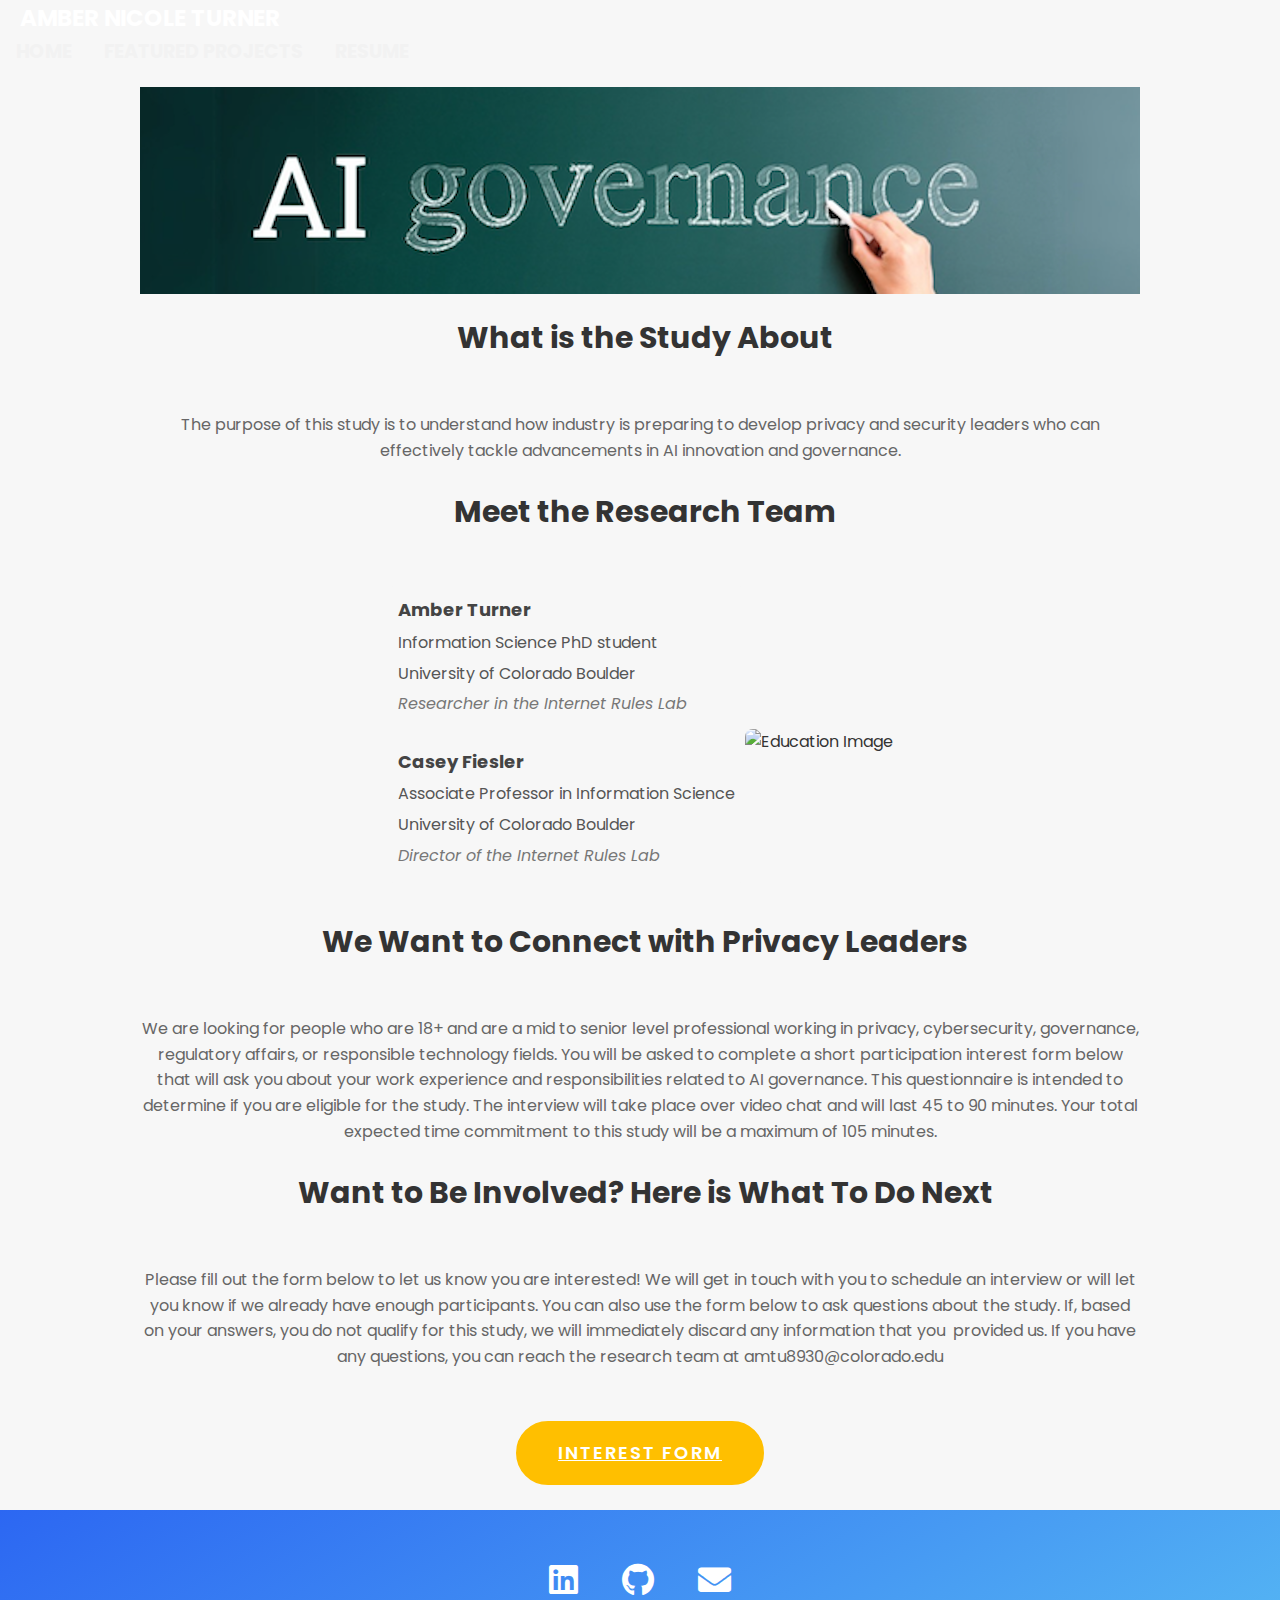
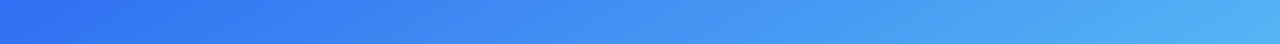
==== projects.html @ 9694849d "Update projects.html" ====
<!doctype html>
<html lang="en">
    <head>
      <!-- Meta tags, title, stylesheets, and scripts -->
        <title> Amber's Portfolio </title>
        <meta charset= "utf-8">
        <link rel="stylesheet" href="style.css">
        <meta name="viewport" content="width=device-width, initial-scale=1.0">
        <script src="https://code.iconify.design/2/2.2.1/iconify.min.js"></script>
        <link rel="stylesheet" href="https://cdnjs.cloudflare.com/ajax/libs/font-awesome/5.15.1/css/all.min.css">
        <link rel="stylesheet" href="https://cdnjs.cloudflare.com/ajax/libs/font-awesome/5.15.1/css/all.min.css">

       <!--CSS link-->
        <link rel="stylesheet" href="style.css">
    </head>

<body>

<!--Navigation Bar-->
      <div class="project-top-nav">
        <div class="logo">
          <a href="index.html">Amber Nicole Turner</a>
        </div>
        <input id="menu-toggle" type="checkbox">
        <label class='menu-button-container' for="menu-toggle" title="navigation menu"> nav
        <span class='menu-button'>a</span>
      </label>
        <ul class="menu">
          <li><a href="index.html">Home</a></li>
          <li><a href="#project-title">Featured Projects</a></li>
          <li><a href="testest.pdf">Resume</a></li>
        </ul>
      </div>
    </div>
  
        
<div class="container">
    <img src="aigov.png" alt="Header Image">
</div>

  <!-- Section for Education and Work History -->
  

<!--About Study Section-->
<div class="section-title">
  <h2>What is the Study About</h2>
</div>
<div class="container">
    <section class="education d-flex justify-content-center align-items-center"> <!-- Adjusted flex classes -->
         <center><p>The purpose of this study is to understand how industry is preparing to develop privacy and security leaders who can effectively tackle advancements in AI innovation and governance.
</p></center>
        </div>
    </section>
</div>


<!--Meet the Team Section-->
<div class="section-title">
  <h2>Meet the Research Team</h2>
</div>
    

    <div class="container">
    <section class="education d-flex justify-content-center align-items-center"> <!-- Adjusted flex classes -->
        <div class="education-details mr-5">
  
            <div class="education-item">
                <h3>Amber Turner</h3>
                <p>Information Science PhD student</p>
                <p>University of Colorado Boulder</p>
                <p class="date">Researcher in the Internet Rules Lab</p>
                <br/>
                 <h3>Casey Fiesler</h3>
                <p>Associate Professor in Information Science</p>
                <p>University of Colorado Boulder</p>
                <p class="date">Director of the Internet Rules Lab</p>
            </div>
        </div>


        
        <div class="education-image"> <!-- Adjusted class for positioning -->
            <img src="CU Boulder.jpeg" alt="Education Image">
        </div>
    </section>
</div>



    <!--Connect with Privacy Leaders Section-->
<div class="section-title">
  <h2>We Want to Connect with Privacy Leaders</h2>
</div>
<div class="container">
    <section class="education d-flex justify-content-center align-items-center"> <!-- Adjusted flex classes -->
         <center><p>
             We are looking for people who are 18+ and are a mid to senior level professional working in privacy, 
             cybersecurity, governance, regulatory affairs, or responsible technology fields. You will be asked to complete 
             a short participation interest form below that will ask you about your work 
             experience and responsibilities related to AI governance. 
             This questionnaire is intended to determine if you are eligible for the study. 
             The interview will take place over video chat and will last 45 to 90 minutes. 
             Your total expected time commitment to this study will be a maximum of 105 minutes.
       
</p></center>
        </div>
    </section>
</div>


        <!--Want to Be Involved Section-->
<div class="section-title">
  <h2>Want to Be Involved? Here is What To Do Next</h2>
</div>
<div class="container">
    <section class="education d-flex justify-content-center align-items-center"> <!-- Adjusted flex classes -->
         <center><p>
             Please fill out the form below to let us know you are interested! 
             We will get in touch with you to schedule an interview or will let you know if we already have enough participants. 
             You can also use the form below to ask questions about the study. 
             If, based on your answers, you do not qualify for this study, we will immediately discard any 
             information that you  provided us. If you have any questions, you can reach the research team at amtu8930@colorado.edu
    <br><br>
             <br/>
          <a href="#footer" class="btn">Interest Form</a>
</p></center>
        </div>
    </section>
</div>

    
    

  
      <!--Footer-->
      <footer>
        <!--<h3 class="connect">connect with me!</h3>-->
        <!--Social Media Icons-->
        <div class="social-media" id="footer">
            <a href="https://www.linkedin.com/in/anicolewaves?miniProfileUrn=urn%3Ali%3Afs_miniProfile%3AACoAAATJ54cBChyvw0VnPwUYTatqhS4FeDtKdVY&lipi=urn%3Ali%3Apage%3Ad_flagship3_search_srp_all%3BDoPchkAJSkSP4NPLRWLLYw%3D%3D">linkedin<i class="fab fa-linkedin" aria-hidden="true" title="linkedin profile"></i></a>
            <a href="https://github.com" >github<i class="fab fa-github" aria-hidden="true" title="github account"></i></a>
            <a href="mailto:amtu8930@colorado.edu" >email<i class="fa fa-envelope" aria-hidden="true" title="email"></i></a>

        </div>
        <p>
      </p>
    </footer>
      

    
</body>
</html>
---- style.css ----
/* FONTS */
@import url('https://fonts.googleapis.com/css2?family=Poppins:wght@400;500;600;700&display=swap');
@import url('https://fonts.googleapis.com/css?family=Monoton');
@import url('https://fonts.googleapis.com/css?family=Quicksand:400,700');



*{
    margin: 0;
    padding: 0;
    box-sizing: border-box;
    font-family: 'Poppins', sans-serif;
}


/* Education and Work History */
body {
    font-family: 'Arial', sans-serif;
    line-height: 1.6;
    margin: 0;
    padding: 0;
    background-color: #f7f7f7; /* Light background color */
    color: #333; /* Text color */
}

.education {
    display: flex;
    justify-content: space-between;
    align-items: center;
    margin-top: 20px;
  }
  
  .education-details {
    display: flex;
    justify-content: space-between; /* Create space between items */
    align-items: center;
}

.education-item {
    background-color: #f7f7f7;
    border-radius: 8px;
    padding: 10px;
    margin-bottom: 15px;
}

.education-item h3 {
    margin-bottom: 5px;
    font-size: 18px;
}

.education-item p {
    margin: 5px 0;
    color: #555;
}

.education-item .date {
    color: #777;
    font-style: italic;
}

.education-image img {
    max-width: 100%;
    height: auto;
    border-radius: 8px;
}



  
h2 {
    font-size: 28px;
    margin-bottom: 20px;
    color: #333; /* Heading color */
}

h3 {
    font-size: 24px;
    margin-bottom: 10px;
    color: #444; /* Subheading color */
}

ul {
    list-style-type: none;
    padding-left: 0;
}

li {
    margin-bottom: 15px;
}

p {
    margin-bottom: 5px;
    color: #666; /* Text color */
}


/* Section Title */
.section-title {
    text-align: left;
    margin-top: 15px;
    margin-bottom: 20px;
    margin-left: 10px;
   
    
}

.section-title h2 {
    font-size: 30px;
    color: #333; /* Choose the color you prefer */
}






.work-experience h2 {
    color: #d55c7c;
    text-align: center;
}

.cd-container {
    padding: 2em 0;
    max-width: 1170px;
    margin: 0 auto;
  }
  
  .cd-timeline-block {
    position: relative;
    margin: 2em 0;
  }
  
  

  .cd-timeline-content {
    padding: 1em;
    background: #fbfcfc;
    border-radius: 6px;
    /* Apply the gradient animation to the box shadow */
    box-shadow: 0 5px 0 #2a64b6, /* Initial shadow color */
                0 5px 20px -5px rgba(0, 0, 0, 0.3); /* Additional shadow properties */
    
  }
  
  
  
  
  .cd-timeline-content h2 {
    font-size: 24px;
    margin-bottom: 0.5em;
  }
  
  .timeline-content-info {
    margin-bottom: 1em;
  }
  
  .timeline-content-info-title,
  .timeline-content-info-date {
    display: block;
    margin-bottom: 0.5em;
    font-weight: bold;
  }
  
  .content-skills {
    list-style: none;
    padding-left: 0;
  }
  
  .content-skills li {
    display: inline-block;
    margin-right: 10px;
    background: #f2f2f2;
    padding: 5px 10px;
    border-radius: 3px;
  }

  
/* For smaller screens */
@media screen and (max-width: 768px) {
    .section-title2 {
      margin-left: 0.5em;
    }
  
    .education-item {
      padding: 8px;
    }
  
    .education-item h3 {
      font-size: 16px;
    }
  
    .education-item p {
      font-size: 14px;
    }
  
    .education-item .date {
      font-size: 12px;
    }
  }

  /* For smaller screens */
@media screen and (max-width: 768px) {
    .cd-timeline-content {
      padding: 0.8em;
    }
  
    .cd-timeline-content h2 {
      font-size: 18px;
    }
  
    .timeline-content-info-title,
    .timeline-content-info-date {
      font-size: 14px;
    }
  
    .content-skills li {
      font-size: 12px;
    }
  }
  .section-title {
    text-align: center;
    margin-bottom: 30px;
  }
  

  
  

/* PROJECTS SECTION */

.projects {
    min-height: 100vh;
    width: 100%;
    display: flex;
    align-items: center;
    justify-content: center;
   /* background-color: #1e1f26;*/
   background-color: #E5E4E2;
  }
 .container {
    width: 90%;
    max-width: 1000px;
    margin: 20px auto;
    display: flex;
    align-items: center;
    justify-content: center;

  }
  .left {
    width: 60%;
    height: 400px;
    background: url(ai.jpg)
      no-repeat center / cover;
    border-radius: 10px;
    filter: drop-shadow(0.35rem 0.35rem 0.4rem rgba(0, 0, 0, 0.5));
    
  }
  .right {
    width: 50%;
    height: 300px;
    background-color: lightpink;
    display: flex;
    align-items: center;
    justify-content: center;
    padding: 30px;
    border-radius: 10px;
    color: white;
    margin-left: -100px;
    filter: drop-shadow(0.35rem 0.35rem 0.4rem rgba(0, 0, 0, 0.5));

  }
  .right h1 {
    font-size: 40px;
    background: -webkit-linear-gradient(-30deg, #f9497b, #e8eb20);
    -webkit-background-clip: text;
    background-clip: text;
    -webkit-text-fill-color: transparent;
    font-weight: bold;
  }
  .right p {
    margin: 20px 0;
    font-weight: 500;
    line-height: 25px;
  }
  .right a {
    text-decoration: none;
    text-transform: uppercase;
    background-color: white;
    color: black;
    padding: 20px 30px;
    display: inline-block;
    letter-spacing: 2px;
    
  }
  .right .card_btn{
    color: hsl(343, 94%, 63%);
    padding: 0.7rem;
    font-size: 18px;
    text-transform: uppercase;
    border-radius: 4px;
    font-weight: 500;
    display: block;
    width: 100%;
    cursor: pointer;
    border: 3px solid;
    border-color: hsl(343, 94%, 63%);
    background-color: transparent;
    text-align: center;
    font-weight: bold;
  }
  @media(max-width:400px){
    .right .card_btn{
        width: 100%;
    }
    .title{
        font-size: 45px;
        margin-top: 20px;
    }
  }
  .left1 {
    width: 60%;
    height: 400px;
    background: url('ai.jpg') no-repeat;
    background-size: contain;
    background-position: left; /* Center the image */
    border-radius: 10px;
    filter: drop-shadow(0.35rem 0.35rem 0.4rem rgba(0, 0, 0, 0.5));
    background-size: 120%;
  }


 .right3 {
    display: flex;
    justify-content: flex-end; /* Aligns the content to the right horizontally */
    align-items: center; /* Aligns the content to the center vertically */
    height: 100%;
    width: 100%;
    border-radius: 10px;
    filter: drop-shadow(0.35rem 0.35rem 0.4rem rgba(0, 0, 0, 0.5));
    background-size: 120%;
  }

.picturecontents {
    display: flex;
    justify-content: flex-end; /* Aligns the content to the right horizontally */
    align-items: center; /* Aligns the content to the center vertically */
    height: 100%;
    width: 100%;
    max-width: 90%; /* Ensures the container does not stretch too far to the right */
    padding-right: 150px; /* Adds padding to the right */
    box-sizing: border-box; /* Ensures padding is included in the container's total width */
}



/* For screens smaller than 600px */
@media screen and (max-width: 1200px) {
  .right3 {
    display: none;
  }
}







  .right1 {
    width: 50%;
    height: 300px;
    background-color:#bedcdc;
    display: flex;
    align-items: center;
    justify-content: center;
    padding: 30px;
    border-radius: 8px;
    color: white;
    margin-left: -100px;
    filter: drop-shadow(0.35rem 0.35rem 0.4rem rgba(0, 0, 0, 0.5));

  }

  .right1 h1 {
    font-size: 40px;
    background: -webkit-linear-gradient(-30deg, #0097a7, #06514c);
    -webkit-background-clip: text;
    background-clip: text;
    -webkit-text-fill-color: transparent;
    font-weight: bold;
  }
  .right1 p {
    margin: 20px 0;
    font-weight: 500;
    line-height: 25px;
    color: black;
  }
  .right1 a {
    text-decoration: none;
    text-transform: uppercase;
    background-color: #bedcdc;
    padding: 20px 30px;
    display: inline-block;
    letter-spacing: 2px;
    
  }
  .right1 .card_btn{
    color: #06514c;
    padding: 0.7rem;
    font-size: 18px;
    text-transform: uppercase;
    border-radius: 4px;
    font-weight: 500;
    display: block;
    width: 100%;
    cursor: pointer;
    border: 3px solid;
    /*border-color: #EF8D9C;*/
    border-color: #06514c;
    background-color: transparent;
    text-align: center;
    font-weight: bold;
  }
  @media(max-width:470px){
    .right1, .left1{
        margin-top: -15px;
    }
    .right1 .card_btn{
        width: 100%;
    }

  }

  @media only screen and (max-width: 640px) {
    .container {
      flex-direction: column;
      width: 90%;
      margin: 0 20px;
    }
    .left {
      width: 100%;
      height: 350px;
    }
    .right {
      width: 90%;
      margin: 0;
      margin-top: -160px;
    }
    .right h1{
        font-size: 26px;
    }
    .right p{
        font-size: 15px;
    }
   
    .right1{
        width: 90%;
        margin: 0;
        margin-top: -160px;
    }
    .right1 h1{
        font-size: 26px;
    }
    .right1 p{
        font-size: 15px;
    }
  }
  

/* NAVIGATION BAR */

.top-nav {
  display: flex;
  flex-direction: row;
  align-items: center;
  justify-content: space-between;
  color: #FFF;
  height: 10px;
  padding: 30px 70px;
  padding-top: 40px;

}
.top-nav a:hover{
    color: #FFBF00;
    text-decoration: none;
}

.menu {
  display: flex;
  flex-direction: row;
  list-style-type: none;
  margin: 0;
}
.menu li a{
    float: right;
    display: block;
    color: #f2f2f2;
    text-align: center;
    text-decoration: none;
    font-size: 19px;
    font-weight: bold;
    text-transform: uppercase;
}

.menu > li {
  margin: 0 1rem;
  overflow: hidden;
}

.menu-button-container {
  display: none;
  height: 100%;
  width: 30px;
  cursor: pointer;
  flex-direction: column;
  justify-content: center;
  align-items: center;
  font-size: 0px;
}

#menu-toggle {
  display: none;
}

.menu-button,
.menu-button::before,
.menu-button::after {
  display: block;
  background-color: #fff;
  position: absolute;
  height: 4px;
  width: 30px;
  transition: transform 400ms cubic-bezier(0.23, 1, 0.32, 1);
  border-radius: 2px;
  transition: .3s;
}
.topnav a:hover:after{
    width: 100%;
}
  
  .topnav .icon {
    display: none;
  }

.menu-button::before {
  content: '';
  margin-top: -8px;
}

.menu-button::after {
  content: '';
  margin-top: 8px;
}
.logo a{
    color: white;
    margin-left: 20px;
    text-decoration: none;
}

.logo a:hover{
    color: #FFBF00;
    text-decoration: none;
}

@media(max-width:400px){
    .logo a{
        margin-left: -35px;

    }
}

#menu-toggle:checked + .menu-button-container .menu-button::before {
  margin-top: 0px;
  transform: rotate(405deg);
}

#menu-toggle:checked + .menu-button-container .menu-button {
  background: rgba(255, 255, 255, 0);
}

#menu-toggle:checked + .menu-button-container .menu-button::after {
  margin-top: 0px;
  transform: rotate(-405deg);
}

/* RESPONSIVE NAV BAR FOR SMALLER SCREENS */

@media (max-width: 700px) {
  .menu-button-container {
    display: flex;
  }
  .menu {
    position: absolute;
    top: 0;
    margin-top: 60px;
    left: 0;
    flex-direction: column;
    width: 100%;
    justify-content: center;
    align-items: center;
  }
  #menu-toggle ~ .menu li {
    height: 0;
    margin: 0;
    padding: 0;
    border: 0;
    transition: height 400ms cubic-bezier(0.23, 1, 0.32, 1);
  }
  #menu-toggle:checked ~ .menu li {
    border: 1px solid #333;
    height: 2.5em;
    padding: 0.5em;
    transition: height 400ms cubic-bezier(0.23, 1, 0.32, 1);
  }
  .menu > li {
    display: flex;
    justify-content: center;
    margin: 0;
    padding: 0.5em 0;
    width: 100%;
    background: linear-gradient(-30deg, #39e9d1, #cd6de6, #23a6d5, #23d5ab);

  }
  .menu > li:not(:last-child) {
    border-bottom: 1px solid #444;
  }
}


/* INTRO SECTION */

.hero{
    width: 100%;
    height: 100vh;
    background: linear-gradient(-30deg, #4E65FF, #6686cc,#62cff4, #2c67f2);
    animation: gradient 15s ease infinite;
    background-size: 400% 400%;

}





/* HERO SECTION RESPONSIVENESS */
@media only screen and (max-width: 400px) and (min-width: 300px){
    .logo{
        margin-left: -10px;
    }
}
@media only screen and (max-width: 550px) and (min-width: 401px){
    .logo{
        margin-left: -52px;
    }
}
@media only screen and (max-width: 660px) and (min-width: 551px){
    .logo{
        margin-left: -52px;
    }
}
@media only screen and (max-width: 840px) and (min-width: 661px){
    .logo{
        margin-left: -40px;
    }
}



@media only screen and (max-width: 350px) and (min-width: 300px){
    .hero{
        height: 180vh;
    }
    .btn{
        font-size: 30px;
    }
    .right .card_btn,.right1 .card_btn{
        width: 100%;
    }
    .title{
        margin-top: 20px;
        font-size: 45px;
    }
    
    .right h1, .right1 h1{
        font-size: 35px;
    }
    .right p, .right1 p{
        font-size: 16px;
    }
    
    
}
@media only screen and (max-width: 459px) and (min-width: 351px){
    .hero{
        height: 160vh;
    }
    .btn{
        font-size: 30px;
    }
    .right .card_btn,.right1 .card_btn{
        width: 100%;
    }
    .title{
        margin-top: 20px;
        font-size: 45px;
    }
    .right h1, .right1 h1{
        font-size: 35px;
    }
    .right p, .right1 p{
        font-size: 16px;
    }
}


@media only screen and (max-width: 600px) and (min-width: 460px){

    .hero{
        height: 140vh;
    }
    .content .btn{
        color: #fff;
        font-size: 17px;
    
    }
    .amber{
        margin-top: -27px;
    }
    .title{
        margin-top: 20px;
        font-size: 60px;
    }
    .right .card_btn, .right1 .card_btn{
        width: 100%;
    }

}

@media only screen and (max-width: 962px) and (min-width: 601px){
    .hero{
        height: 130vh;
    }
    .content .btn{
        color: #fff;
        font-size: 17px;
    
    }
    .amber{
        margin-top: -27px;
    }
    .title{
        margin-top: 20px;
        font-size: 80px;
    }
    .right .card_btn, .right1 .card_btn{
        width: 100%;
    }
}

nav{
    position: absolute;
    top: 0;
    left:0;
    display: flex;
    width: 100%;
    align-items: center;
    justify-content: space-between;
    padding: 30px 100px;
}
.logo{
    font-size: 23px;
    color: white;
    text-transform: uppercase;
    font-weight: bold;
}

.btn{
    color: #fff;
    font-size: 18px;
    text-transform: uppercase;
    letter-spacing: 2px;
    padding: 16px 40px;
    border-radius: 500px;
    display: inline-block;
    font-weight: 600;
    transition: all .4s ease-in-out;
    background-size: 152% 100%;
    background: #FFBF00;
    border: 2px solid #FFBF00;
}
.btn:hover{
    background: transparent;
    border-color: #FFBF00;
    color: #FFBF00;
}
.content{
    position: absolute; 
    top: 20%;
    left: 8%;
}
.content h1{
    color: white;
    font-size: 75px;
    font-weight: 700;
    line-height: 90px;
    text-transform: inherit;
    width: 70%;
    float: left;
    
}
.content h1 span{
    color: rgb(255, 191, 0);

}
.content h1 span:hover{
    font-style: italic;

}
.content p{
    width: 55%;
    color: white;
    margin-top: 25px;
    margin-bottom: 30px;
    font-size: 20px;
}




/* ANIMATION */

@keyframes gradient {
    0% {
        background-position: 0% 50%;
    }
    50% {
        background-position: 100% 50%;
    }
    100% {
        background-position: 0% 50%;
    }
}


 /* FOOTER */

footer {
    width: 100%;
    bottom: 0;
    display: flex;
    align-items: center;
    flex-direction: column;
    text-align: center;
    color: #fff;
    padding-top: 10px;
    background: linear-gradient(-30deg, #4E65FF, #6686cc,#62cff4, #2c67f2);
    animation: gradient 15s ease infinite;
    background-size: 400% 400%;
}
.copyrights{
    font-size: 19px;
    padding-bottom: 10px;
    font-weight: bold;
}

.list-footer {
    margin: 40px auto;
    display: flex;
    list-style-type: none;
}
.list-footer li a {
    text-decoration: none;
    color: #fff;
    font-size: 20px;
    font-weight: bold;
    padding: 20px;
}
footer a{
    font-size: 0px;
}

.social-media {
    margin: 23px auto;
}
.social-media i {
    padding: 20px;
    font-size: 33px;
    color: #fff;
}
.social-media i:hover{
    color: rgb(255, 191, 0);
}

@media(max-width:810px){
    .text {
        font-size: 20px;
    }
    .list-footer li a {
        padding: 15px;
        font-size: 15px;
    }
    .social-media i {
        padding: 10px;
    }
}
@media(max-width:610px){
    .copyrights  {
        font-size: 18px;
    }
    .list-footer li a {
        padding: 10px;
        font-size: 12px;
    }
    .social-media i {
       font-size: 20px;
    }
}
@media(max-width:470px){
    .copyrights {
        font-size: 14px;
    }
    .list-footer li a {
        padding: 5px;
    }
}
@media(max-width:330px){
    .copyrights {
        font-size: 12px;
    }
}

/*TEST*/

/* ABOUT SECTION */

#about {
  position: relative;
}

.about-containers {
  gap: 2rem;
  margin-bottom: 2rem;
  margin-top: 2rem;
}

.about-details-container {
  justify-content: center;
  flex-direction: column;
}

.about-containers,
.about-details-container {
  display: flex;
}

.details-container {
  padding: 1.5rem;
  flex: 1;
  background: white;
  border-radius: 2rem;
  border: rgb(53, 53, 53) 0.1rem solid;
  border-color: rgb(163, 163, 163);
  text-align: center;
}

/* EXPERIENCE SECTION */

#experience {
  position: relative;
}

.experience-sub-title {
  color: rgb(85, 85, 85);
  font-weight: 600;
  font-size: 1.75rem;
  margin-bottom: 2rem;
}

.experience-details-container {
  display: flex;
  justify-content: center;
  flex-direction: column;
  padding-left: 100px;
  padding-right: 100px; 
}

.article-container {
  display: flex;
  text-align: initial;
  flex-wrap: wrap;
  flex-direction: row;
  gap: 2.5rem;
  justify-content: space-around;
}

article {
  display: flex;
  width: 10rem;
  justify-content: space-around;
  gap: 0.5rem;
}

article .icon {
  cursor: default;
}

/* PROJECTS SECTION */

#featuredprojects {
  position: relative;
}

.color-container {
  border-color: rgb(163, 163, 163);
  background: rgb(250, 250, 250);
}

.project-img {
  border-radius: 2rem;
  width: 90%;
  height: 90%;
}

.project-title {
  margin: 1rem;
  color: black;
}

.project-btn {
  color: black;
  border-color: rgb(163, 163, 163);
}


@media screen and (max-width: 1400px) {

  .about-containers {
    flex-wrap: wrap;
  }

  #experience,
  .experience-details-container {
    margin-top: 2rem;
  }

  .about-containers {
    margin-top: 0;
  }
}

@media screen and (max-width: 600px) {
 
  .about-containers,
  .contact-info-upper-container,
  .btn-container {
    flex-wrap: wrap;
  }
 


section {
  padding-top: 4vh;
  box-sizing: border-box;
  min-height: fit-content;
}

.section-container {
  display: flex;
}





    
/*media queries*/
  
@media screen and (max-width: 1200px) {
  
  .experience-details-container {
    text-align: center;
  }

    @media screen and (max-width: 600px) {
 
   .experience-details-container {
    justify-content: center;
    padding: 0px; 
  }




  @media screen and (max-width: 500px) {
 
   .content p {
    width: 80%;
    color: white;
    margin-top: 25px;
    margin-bottom: 30px;
    font-size: 15px;
   }
  }
---- style.css ----
/* FONTS */
@import url('https://fonts.googleapis.com/css2?family=Poppins:wght@400;500;600;700&display=swap');
@import url('https://fonts.googleapis.com/css?family=Monoton');
@import url('https://fonts.googleapis.com/css?family=Quicksand:400,700');



*{
    margin: 0;
    padding: 0;
    box-sizing: border-box;
    font-family: 'Poppins', sans-serif;
}


/* Education and Work History */
body {
    font-family: 'Arial', sans-serif;
    line-height: 1.6;
    margin: 0;
    padding: 0;
    background-color: #f7f7f7; /* Light background color */
    color: #333; /* Text color */
}

.education {
    display: flex;
    justify-content: space-between;
    align-items: center;
    margin-top: 20px;
  }
  
  .education-details {
    display: flex;
    justify-content: space-between; /* Create space between items */
    align-items: center;
}

.education-item {
    background-color: #f7f7f7;
    border-radius: 8px;
    padding: 10px;
    margin-bottom: 15px;
}

.education-item h3 {
    margin-bottom: 5px;
    font-size: 18px;
}

.education-item p {
    margin: 5px 0;
    color: #555;
}

.education-item .date {
    color: #777;
    font-style: italic;
}

.education-image img {
    max-width: 100%;
    height: auto;
    border-radius: 8px;
}



  
h2 {
    font-size: 28px;
    margin-bottom: 20px;
    color: #333; /* Heading color */
}

h3 {
    font-size: 24px;
    margin-bottom: 10px;
    color: #444; /* Subheading color */
}

ul {
    list-style-type: none;
    padding-left: 0;
}

li {
    margin-bottom: 15px;
}

p {
    margin-bottom: 5px;
    color: #666; /* Text color */
}


/* Section Title */
.section-title {
    text-align: left;
    margin-top: 15px;
    margin-bottom: 20px;
    margin-left: 10px;
   
    
}

.section-title h2 {
    font-size: 30px;
    color: #333; /* Choose the color you prefer */
}






.work-experience h2 {
    color: #d55c7c;
    text-align: center;
}

.cd-container {
    padding: 2em 0;
    max-width: 1170px;
    margin: 0 auto;
  }
  
  .cd-timeline-block {
    position: relative;
    margin: 2em 0;
  }
  
  

  .cd-timeline-content {
    padding: 1em;
    background: #fbfcfc;
    border-radius: 6px;
    /* Apply the gradient animation to the box shadow */
    box-shadow: 0 5px 0 #2a64b6, /* Initial shadow color */
                0 5px 20px -5px rgba(0, 0, 0, 0.3); /* Additional shadow properties */
    
  }
  
  
  
  
  .cd-timeline-content h2 {
    font-size: 24px;
    margin-bottom: 0.5em;
  }
  
  .timeline-content-info {
    margin-bottom: 1em;
  }
  
  .timeline-content-info-title,
  .timeline-content-info-date {
    display: block;
    margin-bottom: 0.5em;
    font-weight: bold;
  }
  
  .content-skills {
    list-style: none;
    padding-left: 0;
  }
  
  .content-skills li {
    display: inline-block;
    margin-right: 10px;
    background: #f2f2f2;
    padding: 5px 10px;
    border-radius: 3px;
  }

  
/* For smaller screens */
@media screen and (max-width: 768px) {
    .section-title2 {
      margin-left: 0.5em;
    }
  
    .education-item {
      padding: 8px;
    }
  
    .education-item h3 {
      font-size: 16px;
    }
  
    .education-item p {
      font-size: 14px;
    }
  
    .education-item .date {
      font-size: 12px;
    }
  }

  /* For smaller screens */
@media screen and (max-width: 768px) {
    .cd-timeline-content {
      padding: 0.8em;
    }
  
    .cd-timeline-content h2 {
      font-size: 18px;
    }
  
    .timeline-content-info-title,
    .timeline-content-info-date {
      font-size: 14px;
    }
  
    .content-skills li {
      font-size: 12px;
    }
  }
  .section-title {
    text-align: center;
    margin-bottom: 30px;
  }
  

  
  

/* PROJECTS SECTION */

.projects {
    min-height: 100vh;
    width: 100%;
    display: flex;
    align-items: center;
    justify-content: center;
   /* background-color: #1e1f26;*/
   background-color: #E5E4E2;
  }
 .container {
    width: 90%;
    max-width: 1000px;
    margin: 20px auto;
    display: flex;
    align-items: center;
    justify-content: center;

  }
  .left {
    width: 60%;
    height: 400px;
    background: url(ai.jpg)
      no-repeat center / cover;
    border-radius: 10px;
    filter: drop-shadow(0.35rem 0.35rem 0.4rem rgba(0, 0, 0, 0.5));
    
  }
  .right {
    width: 50%;
    height: 300px;
    background-color: lightpink;
    display: flex;
    align-items: center;
    justify-content: center;
    padding: 30px;
    border-radius: 10px;
    color: white;
    margin-left: -100px;
    filter: drop-shadow(0.35rem 0.35rem 0.4rem rgba(0, 0, 0, 0.5));

  }
  .right h1 {
    font-size: 40px;
    background: -webkit-linear-gradient(-30deg, #f9497b, #e8eb20);
    -webkit-background-clip: text;
    background-clip: text;
    -webkit-text-fill-color: transparent;
    font-weight: bold;
  }
  .right p {
    margin: 20px 0;
    font-weight: 500;
    line-height: 25px;
  }
  .right a {
    text-decoration: none;
    text-transform: uppercase;
    background-color: white;
    color: black;
    padding: 20px 30px;
    display: inline-block;
    letter-spacing: 2px;
    
  }
  .right .card_btn{
    color: hsl(343, 94%, 63%);
    padding: 0.7rem;
    font-size: 18px;
    text-transform: uppercase;
    border-radius: 4px;
    font-weight: 500;
    display: block;
    width: 100%;
    cursor: pointer;
    border: 3px solid;
    border-color: hsl(343, 94%, 63%);
    background-color: transparent;
    text-align: center;
    font-weight: bold;
  }
  @media(max-width:400px){
    .right .card_btn{
        width: 100%;
    }
    .title{
        font-size: 45px;
        margin-top: 20px;
    }
  }
  .left1 {
    width: 60%;
    height: 400px;
    background: url('ai.jpg') no-repeat;
    background-size: contain;
    background-position: left; /* Center the image */
    border-radius: 10px;
    filter: drop-shadow(0.35rem 0.35rem 0.4rem rgba(0, 0, 0, 0.5));
    background-size: 120%;
  }


 .right3 {
    display: flex;
    justify-content: flex-end; /* Aligns the content to the right horizontally */
    align-items: center; /* Aligns the content to the center vertically */
    height: 100%;
    width: 100%;
    border-radius: 10px;
    filter: drop-shadow(0.35rem 0.35rem 0.4rem rgba(0, 0, 0, 0.5));
    background-size: 120%;
  }

.picturecontents {
    display: flex;
    justify-content: flex-end; /* Aligns the content to the right horizontally */
    align-items: center; /* Aligns the content to the center vertically */
    height: 100%;
    width: 100%;
    max-width: 90%; /* Ensures the container does not stretch too far to the right */
    padding-right: 150px; /* Adds padding to the right */
    box-sizing: border-box; /* Ensures padding is included in the container's total width */
}



/* For screens smaller than 600px */
@media screen and (max-width: 1200px) {
  .right3 {
    display: none;
  }
}







  .right1 {
    width: 50%;
    height: 300px;
    background-color:#bedcdc;
    display: flex;
    align-items: center;
    justify-content: center;
    padding: 30px;
    border-radius: 8px;
    color: white;
    margin-left: -100px;
    filter: drop-shadow(0.35rem 0.35rem 0.4rem rgba(0, 0, 0, 0.5));

  }

  .right1 h1 {
    font-size: 40px;
    background: -webkit-linear-gradient(-30deg, #0097a7, #06514c);
    -webkit-background-clip: text;
    background-clip: text;
    -webkit-text-fill-color: transparent;
    font-weight: bold;
  }
  .right1 p {
    margin: 20px 0;
    font-weight: 500;
    line-height: 25px;
    color: black;
  }
  .right1 a {
    text-decoration: none;
    text-transform: uppercase;
    background-color: #bedcdc;
    padding: 20px 30px;
    display: inline-block;
    letter-spacing: 2px;
    
  }
  .right1 .card_btn{
    color: #06514c;
    padding: 0.7rem;
    font-size: 18px;
    text-transform: uppercase;
    border-radius: 4px;
    font-weight: 500;
    display: block;
    width: 100%;
    cursor: pointer;
    border: 3px solid;
    /*border-color: #EF8D9C;*/
    border-color: #06514c;
    background-color: transparent;
    text-align: center;
    font-weight: bold;
  }
  @media(max-width:470px){
    .right1, .left1{
        margin-top: -15px;
    }
    .right1 .card_btn{
        width: 100%;
    }

  }

  @media only screen and (max-width: 640px) {
    .container {
      flex-direction: column;
      width: 90%;
      margin: 0 20px;
    }
    .left {
      width: 100%;
      height: 350px;
    }
    .right {
      width: 90%;
      margin: 0;
      margin-top: -160px;
    }
    .right h1{
        font-size: 26px;
    }
    .right p{
        font-size: 15px;
    }
   
    .right1{
        width: 90%;
        margin: 0;
        margin-top: -160px;
    }
    .right1 h1{
        font-size: 26px;
    }
    .right1 p{
        font-size: 15px;
    }
  }
  

/* NAVIGATION BAR */

.top-nav {
  display: flex;
  flex-direction: row;
  align-items: center;
  justify-content: space-between;
  color: #FFF;
  height: 10px;
  padding: 30px 70px;
  padding-top: 40px;

}
.top-nav a:hover{
    color: #FFBF00;
    text-decoration: none;
}

.menu {
  display: flex;
  flex-direction: row;
  list-style-type: none;
  margin: 0;
}
.menu li a{
    float: right;
    display: block;
    color: #f2f2f2;
    text-align: center;
    text-decoration: none;
    font-size: 19px;
    font-weight: bold;
    text-transform: uppercase;
}

.menu > li {
  margin: 0 1rem;
  overflow: hidden;
}

.menu-button-container {
  display: none;
  height: 100%;
  width: 30px;
  cursor: pointer;
  flex-direction: column;
  justify-content: center;
  align-items: center;
  font-size: 0px;
}

#menu-toggle {
  display: none;
}

.menu-button,
.menu-button::before,
.menu-button::after {
  display: block;
  background-color: #fff;
  position: absolute;
  height: 4px;
  width: 30px;
  transition: transform 400ms cubic-bezier(0.23, 1, 0.32, 1);
  border-radius: 2px;
  transition: .3s;
}
.topnav a:hover:after{
    width: 100%;
}
  
  .topnav .icon {
    display: none;
  }

.menu-button::before {
  content: '';
  margin-top: -8px;
}

.menu-button::after {
  content: '';
  margin-top: 8px;
}
.logo a{
    color: white;
    margin-left: 20px;
    text-decoration: none;
}

.logo a:hover{
    color: #FFBF00;
    text-decoration: none;
}

@media(max-width:400px){
    .logo a{
        margin-left: -35px;

    }
}

#menu-toggle:checked + .menu-button-container .menu-button::before {
  margin-top: 0px;
  transform: rotate(405deg);
}

#menu-toggle:checked + .menu-button-container .menu-button {
  background: rgba(255, 255, 255, 0);
}

#menu-toggle:checked + .menu-button-container .menu-button::after {
  margin-top: 0px;
  transform: rotate(-405deg);
}

/* RESPONSIVE NAV BAR FOR SMALLER SCREENS */

@media (max-width: 700px) {
  .menu-button-container {
    display: flex;
  }
  .menu {
    position: absolute;
    top: 0;
    margin-top: 60px;
    left: 0;
    flex-direction: column;
    width: 100%;
    justify-content: center;
    align-items: center;
  }
  #menu-toggle ~ .menu li {
    height: 0;
    margin: 0;
    padding: 0;
    border: 0;
    transition: height 400ms cubic-bezier(0.23, 1, 0.32, 1);
  }
  #menu-toggle:checked ~ .menu li {
    border: 1px solid #333;
    height: 2.5em;
    padding: 0.5em;
    transition: height 400ms cubic-bezier(0.23, 1, 0.32, 1);
  }
  .menu > li {
    display: flex;
    justify-content: center;
    margin: 0;
    padding: 0.5em 0;
    width: 100%;
    background: linear-gradient(-30deg, #39e9d1, #cd6de6, #23a6d5, #23d5ab);

  }
  .menu > li:not(:last-child) {
    border-bottom: 1px solid #444;
  }
}


/* INTRO SECTION */

.hero{
    width: 100%;
    height: 100vh;
    background: linear-gradient(-30deg, #4E65FF, #6686cc,#62cff4, #2c67f2);
    animation: gradient 15s ease infinite;
    background-size: 400% 400%;

}





/* HERO SECTION RESPONSIVENESS */
@media only screen and (max-width: 400px) and (min-width: 300px){
    .logo{
        margin-left: -10px;
    }
}
@media only screen and (max-width: 550px) and (min-width: 401px){
    .logo{
        margin-left: -52px;
    }
}
@media only screen and (max-width: 660px) and (min-width: 551px){
    .logo{
        margin-left: -52px;
    }
}
@media only screen and (max-width: 840px) and (min-width: 661px){
    .logo{
        margin-left: -40px;
    }
}



@media only screen and (max-width: 350px) and (min-width: 300px){
    .hero{
        height: 180vh;
    }
    .btn{
        font-size: 30px;
    }
    .right .card_btn,.right1 .card_btn{
        width: 100%;
    }
    .title{
        margin-top: 20px;
        font-size: 45px;
    }
    
    .right h1, .right1 h1{
        font-size: 35px;
    }
    .right p, .right1 p{
        font-size: 16px;
    }
    
    
}
@media only screen and (max-width: 459px) and (min-width: 351px){
    .hero{
        height: 160vh;
    }
    .btn{
        font-size: 30px;
    }
    .right .card_btn,.right1 .card_btn{
        width: 100%;
    }
    .title{
        margin-top: 20px;
        font-size: 45px;
    }
    .right h1, .right1 h1{
        font-size: 35px;
    }
    .right p, .right1 p{
        font-size: 16px;
    }
}


@media only screen and (max-width: 600px) and (min-width: 460px){

    .hero{
        height: 140vh;
    }
    .content .btn{
        color: #fff;
        font-size: 17px;
    
    }
    .amber{
        margin-top: -27px;
    }
    .title{
        margin-top: 20px;
        font-size: 60px;
    }
    .right .card_btn, .right1 .card_btn{
        width: 100%;
    }

}

@media only screen and (max-width: 962px) and (min-width: 601px){
    .hero{
        height: 130vh;
    }
    .content .btn{
        color: #fff;
        font-size: 17px;
    
    }
    .amber{
        margin-top: -27px;
    }
    .title{
        margin-top: 20px;
        font-size: 80px;
    }
    .right .card_btn, .right1 .card_btn{
        width: 100%;
    }
}

nav{
    position: absolute;
    top: 0;
    left:0;
    display: flex;
    width: 100%;
    align-items: center;
    justify-content: space-between;
    padding: 30px 100px;
}
.logo{
    font-size: 23px;
    color: white;
    text-transform: uppercase;
    font-weight: bold;
}

.btn{
    color: #fff;
    font-size: 18px;
    text-transform: uppercase;
    letter-spacing: 2px;
    padding: 16px 40px;
    border-radius: 500px;
    display: inline-block;
    font-weight: 600;
    transition: all .4s ease-in-out;
    background-size: 152% 100%;
    background: #FFBF00;
    border: 2px solid #FFBF00;
}
.btn:hover{
    background: transparent;
    border-color: #FFBF00;
    color: #FFBF00;
}
.content{
    position: absolute; 
    top: 20%;
    left: 8%;
}
.content h1{
    color: white;
    font-size: 75px;
    font-weight: 700;
    line-height: 90px;
    text-transform: inherit;
    width: 70%;
    float: left;
    
}
.content h1 span{
    color: rgb(255, 191, 0);

}
.content h1 span:hover{
    font-style: italic;

}
.content p{
    width: 55%;
    color: white;
    margin-top: 25px;
    margin-bottom: 30px;
    font-size: 20px;
}




/* ANIMATION */

@keyframes gradient {
    0% {
        background-position: 0% 50%;
    }
    50% {
        background-position: 100% 50%;
    }
    100% {
        background-position: 0% 50%;
    }
}


 /* FOOTER */

footer {
    width: 100%;
    bottom: 0;
    display: flex;
    align-items: center;
    flex-direction: column;
    text-align: center;
    color: #fff;
    padding-top: 10px;
    background: linear-gradient(-30deg, #4E65FF, #6686cc,#62cff4, #2c67f2);
    animation: gradient 15s ease infinite;
    background-size: 400% 400%;
}
.copyrights{
    font-size: 19px;
    padding-bottom: 10px;
    font-weight: bold;
}

.list-footer {
    margin: 40px auto;
    display: flex;
    list-style-type: none;
}
.list-footer li a {
    text-decoration: none;
    color: #fff;
    font-size: 20px;
    font-weight: bold;
    padding: 20px;
}
footer a{
    font-size: 0px;
}

.social-media {
    margin: 23px auto;
}
.social-media i {
    padding: 20px;
    font-size: 33px;
    color: #fff;
}
.social-media i:hover{
    color: rgb(255, 191, 0);
}

@media(max-width:810px){
    .text {
        font-size: 20px;
    }
    .list-footer li a {
        padding: 15px;
        font-size: 15px;
    }
    .social-media i {
        padding: 10px;
    }
}
@media(max-width:610px){
    .copyrights  {
        font-size: 18px;
    }
    .list-footer li a {
        padding: 10px;
        font-size: 12px;
    }
    .social-media i {
       font-size: 20px;
    }
}
@media(max-width:470px){
    .copyrights {
        font-size: 14px;
    }
    .list-footer li a {
        padding: 5px;
    }
}
@media(max-width:330px){
    .copyrights {
        font-size: 12px;
    }
}

/*TEST*/

/* ABOUT SECTION */

#about {
  position: relative;
}

.about-containers {
  gap: 2rem;
  margin-bottom: 2rem;
  margin-top: 2rem;
}

.about-details-container {
  justify-content: center;
  flex-direction: column;
}

.about-containers,
.about-details-container {
  display: flex;
}

.details-container {
  padding: 1.5rem;
  flex: 1;
  background: white;
  border-radius: 2rem;
  border: rgb(53, 53, 53) 0.1rem solid;
  border-color: rgb(163, 163, 163);
  text-align: center;
}

/* EXPERIENCE SECTION */

#experience {
  position: relative;
}

.experience-sub-title {
  color: rgb(85, 85, 85);
  font-weight: 600;
  font-size: 1.75rem;
  margin-bottom: 2rem;
}

.experience-details-container {
  display: flex;
  justify-content: center;
  flex-direction: column;
  padding-left: 100px;
  padding-right: 100px; 
}

.article-container {
  display: flex;
  text-align: initial;
  flex-wrap: wrap;
  flex-direction: row;
  gap: 2.5rem;
  justify-content: space-around;
}

article {
  display: flex;
  width: 10rem;
  justify-content: space-around;
  gap: 0.5rem;
}

article .icon {
  cursor: default;
}

/* PROJECTS SECTION */

#featuredprojects {
  position: relative;
}

.color-container {
  border-color: rgb(163, 163, 163);
  background: rgb(250, 250, 250);
}

.project-img {
  border-radius: 2rem;
  width: 90%;
  height: 90%;
}

.project-title {
  margin: 1rem;
  color: black;
}

.project-btn {
  color: black;
  border-color: rgb(163, 163, 163);
}


@media screen and (max-width: 1400px) {

  .about-containers {
    flex-wrap: wrap;
  }

  #experience,
  .experience-details-container {
    margin-top: 2rem;
  }

  .about-containers {
    margin-top: 0;
  }
}

@media screen and (max-width: 600px) {
 
  .about-containers,
  .contact-info-upper-container,
  .btn-container {
    flex-wrap: wrap;
  }
 


section {
  padding-top: 4vh;
  box-sizing: border-box;
  min-height: fit-content;
}

.section-container {
  display: flex;
}





    
/*media queries*/
  
@media screen and (max-width: 1200px) {
  
  .experience-details-container {
    text-align: center;
  }

    @media screen and (max-width: 600px) {
 
   .experience-details-container {
    justify-content: center;
    padding: 0px; 
  }




  @media screen and (max-width: 500px) {
 
   .content p {
    width: 80%;
    color: white;
    margin-top: 25px;
    margin-bottom: 30px;
    font-size: 15px;
   }
  }
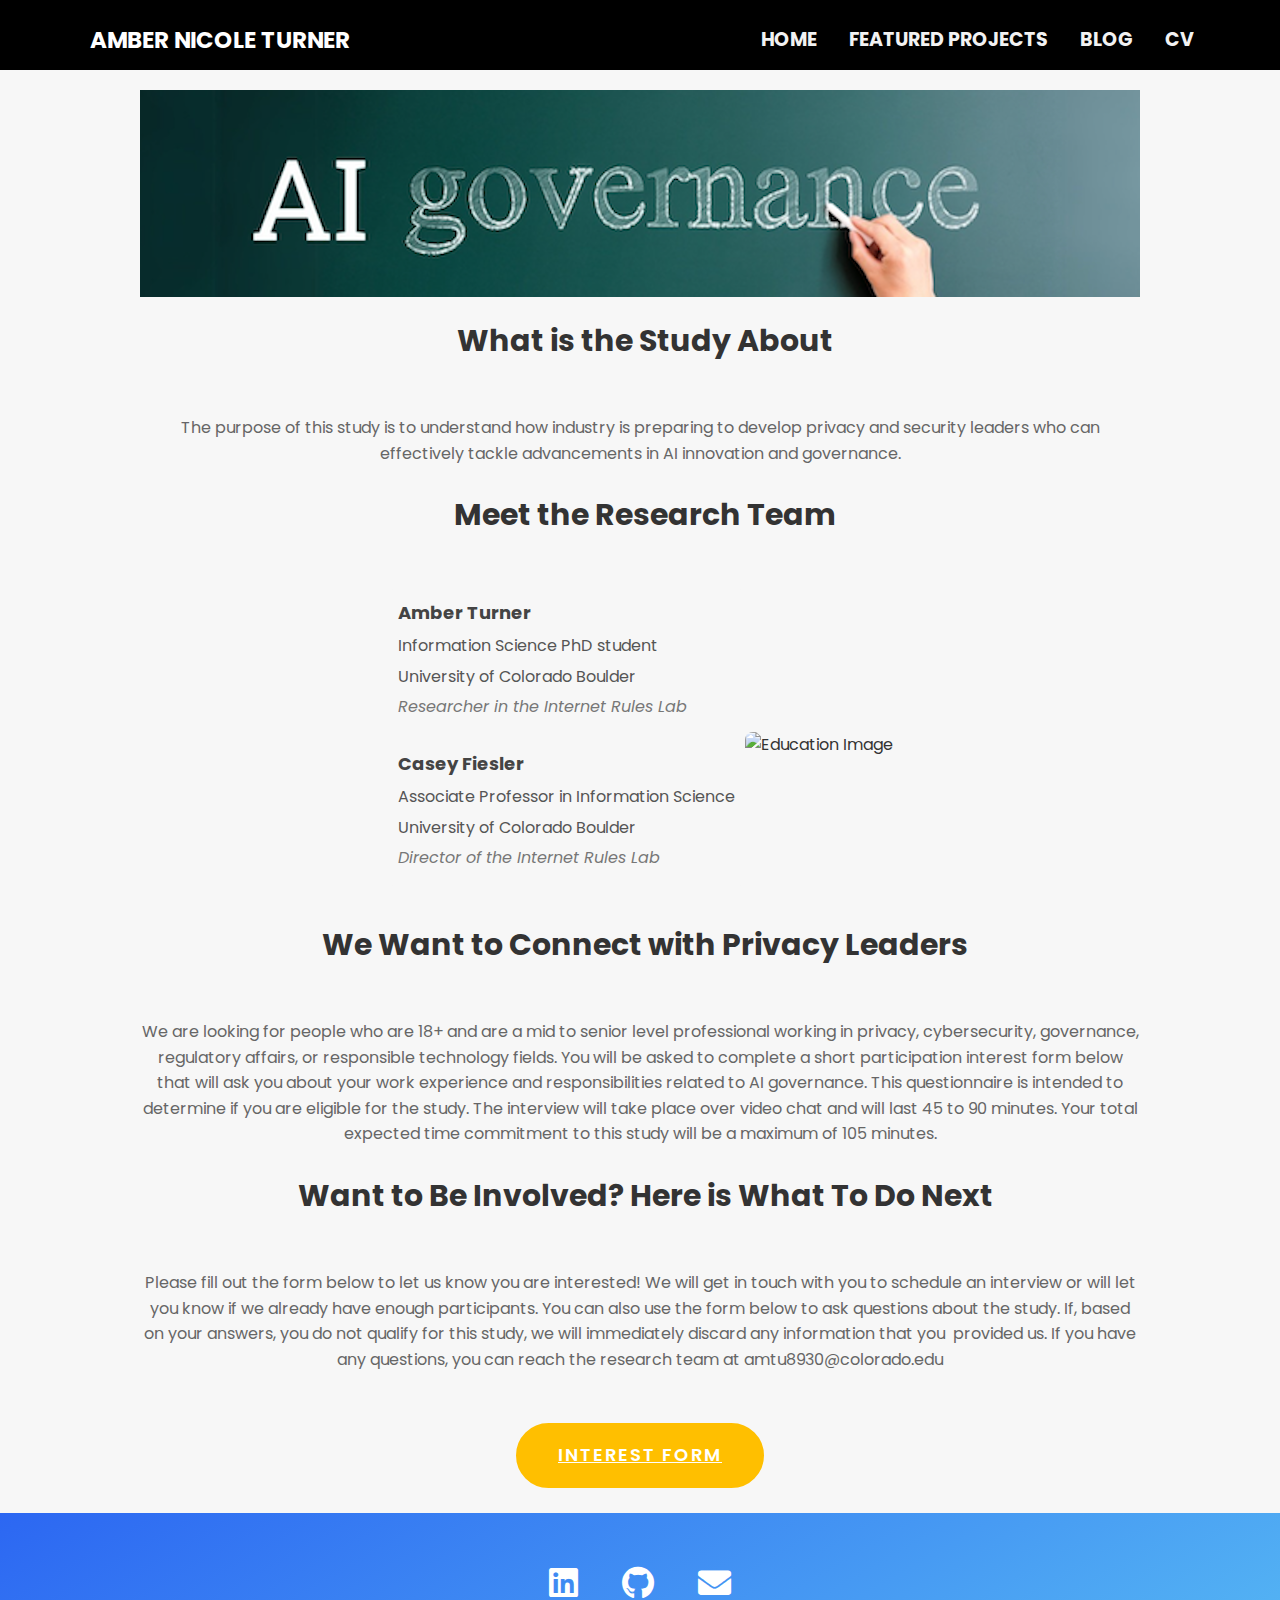
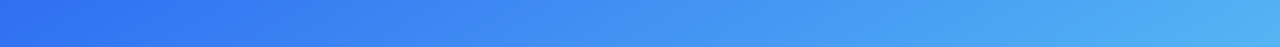
==== commit e7f63524: "Update projects.html" ====
--- a/projects.html
+++ b/projects.html
@@ -17,7 +17,7 @@
 <body>
 
 <!--Navigation Bar-->
-      <div class="project-top-nav">
+      <div class="ttop-nav">
         <div class="logo">
           <a href="index.html">Amber Nicole Turner</a>
         </div>
@@ -28,7 +28,8 @@
         <ul class="menu">
           <li><a href="index.html">Home</a></li>
           <li><a href="#project-title">Featured Projects</a></li>
-          <li><a href="testest.pdf">Resume</a></li>
+          <li><a href="https://sites.google.com/view/testblogjoyee?usp=sharing">Blog</a></li>
+          <li><a href="testest.pdf">CV</a></li>
         </ul>
       </div>
     </div>
--- a/style.css
+++ b/style.css
@@ -482,6 +482,19 @@
   padding-top: 40px;
 
 }
+
+.ttop-nav {
+  display: flex;
+  flex-direction: row;
+  align-items: center;
+  justify-content: space-between;
+  color: #FFF;
+  height: 10px;
+  padding: 30px 70px;
+  padding-top: 40px;
+  background: black; 
+}
+
 .top-nav a:hover{
     color: #FFBF00;
     text-decoration: none;
@@ -620,7 +633,7 @@
     margin: 0;
     padding: 0.5em 0;
     width: 100%;
-    background: linear-gradient(-30deg, #39e9d1, #cd6de6, #23a6d5, #23d5ab);
+    background: linear-gradient(-30deg, #4E65FF, #6686cc,#62cff4, #2c67f2);
 
   }
   .menu > li:not(:last-child) {
@@ -633,7 +646,7 @@
 
 .hero{
     width: 100%;
-    height: 100vh;
+    height: 120vh;
     background: linear-gradient(-30deg, #4E65FF, #6686cc,#62cff4, #2c67f2);
     animation: gradient 15s ease infinite;
     background-size: 400% 400%;
@@ -694,7 +707,7 @@
 }
 @media only screen and (max-width: 459px) and (min-width: 351px){
     .hero{
-        height: 160vh;
+        height: 180vh;
     }
     .btn{
         font-size: 30px;
@@ -718,7 +731,7 @@
 @media only screen and (max-width: 600px) and (min-width: 460px){
 
     .hero{
-        height: 140vh;
+        height: 180vh;
     }
     .content .btn{
         color: #fff;
@@ -740,7 +753,7 @@
 
 @media only screen and (max-width: 962px) and (min-width: 601px){
     .hero{
-        height: 130vh;
+        height: 180vh;
     }
     .content .btn{
         color: #fff;
@@ -797,7 +810,7 @@
 }
 .content{
     position: absolute; 
-    top: 20%;
+    top: 30%;
     left: 8%;
 }
 .content h1{
@@ -1082,7 +1095,7 @@
   .experience-details-container {
     text-align: center;
   }
-
+}
     @media screen and (max-width: 600px) {
  
    .experience-details-container {
@@ -1090,7 +1103,7 @@
     padding: 0px; 
   }
 
-
+    }
 
 
   @media screen and (max-width: 500px) {
@@ -1103,5 +1116,6 @@
     font-size: 15px;
    }
   }
- 
-
+
+
+        
--- a/style.css
+++ b/style.css
@@ -482,6 +482,19 @@
   padding-top: 40px;
 
 }
+
+.ttop-nav {
+  display: flex;
+  flex-direction: row;
+  align-items: center;
+  justify-content: space-between;
+  color: #FFF;
+  height: 10px;
+  padding: 30px 70px;
+  padding-top: 40px;
+  background: black; 
+}
+
 .top-nav a:hover{
     color: #FFBF00;
     text-decoration: none;
@@ -620,7 +633,7 @@
     margin: 0;
     padding: 0.5em 0;
     width: 100%;
-    background: linear-gradient(-30deg, #39e9d1, #cd6de6, #23a6d5, #23d5ab);
+    background: linear-gradient(-30deg, #4E65FF, #6686cc,#62cff4, #2c67f2);
 
   }
   .menu > li:not(:last-child) {
@@ -633,7 +646,7 @@
 
 .hero{
     width: 100%;
-    height: 100vh;
+    height: 120vh;
     background: linear-gradient(-30deg, #4E65FF, #6686cc,#62cff4, #2c67f2);
     animation: gradient 15s ease infinite;
     background-size: 400% 400%;
@@ -694,7 +707,7 @@
 }
 @media only screen and (max-width: 459px) and (min-width: 351px){
     .hero{
-        height: 160vh;
+        height: 180vh;
     }
     .btn{
         font-size: 30px;
@@ -718,7 +731,7 @@
 @media only screen and (max-width: 600px) and (min-width: 460px){
 
     .hero{
-        height: 140vh;
+        height: 180vh;
     }
     .content .btn{
         color: #fff;
@@ -740,7 +753,7 @@
 
 @media only screen and (max-width: 962px) and (min-width: 601px){
     .hero{
-        height: 130vh;
+        height: 180vh;
     }
     .content .btn{
         color: #fff;
@@ -797,7 +810,7 @@
 }
 .content{
     position: absolute; 
-    top: 20%;
+    top: 30%;
     left: 8%;
 }
 .content h1{
@@ -1082,7 +1095,7 @@
   .experience-details-container {
     text-align: center;
   }
-
+}
     @media screen and (max-width: 600px) {
  
    .experience-details-container {
@@ -1090,7 +1103,7 @@
     padding: 0px; 
   }
 
-
+    }
 
 
   @media screen and (max-width: 500px) {
@@ -1103,5 +1116,6 @@
     font-size: 15px;
    }
   }
- 
-
+
+
+        
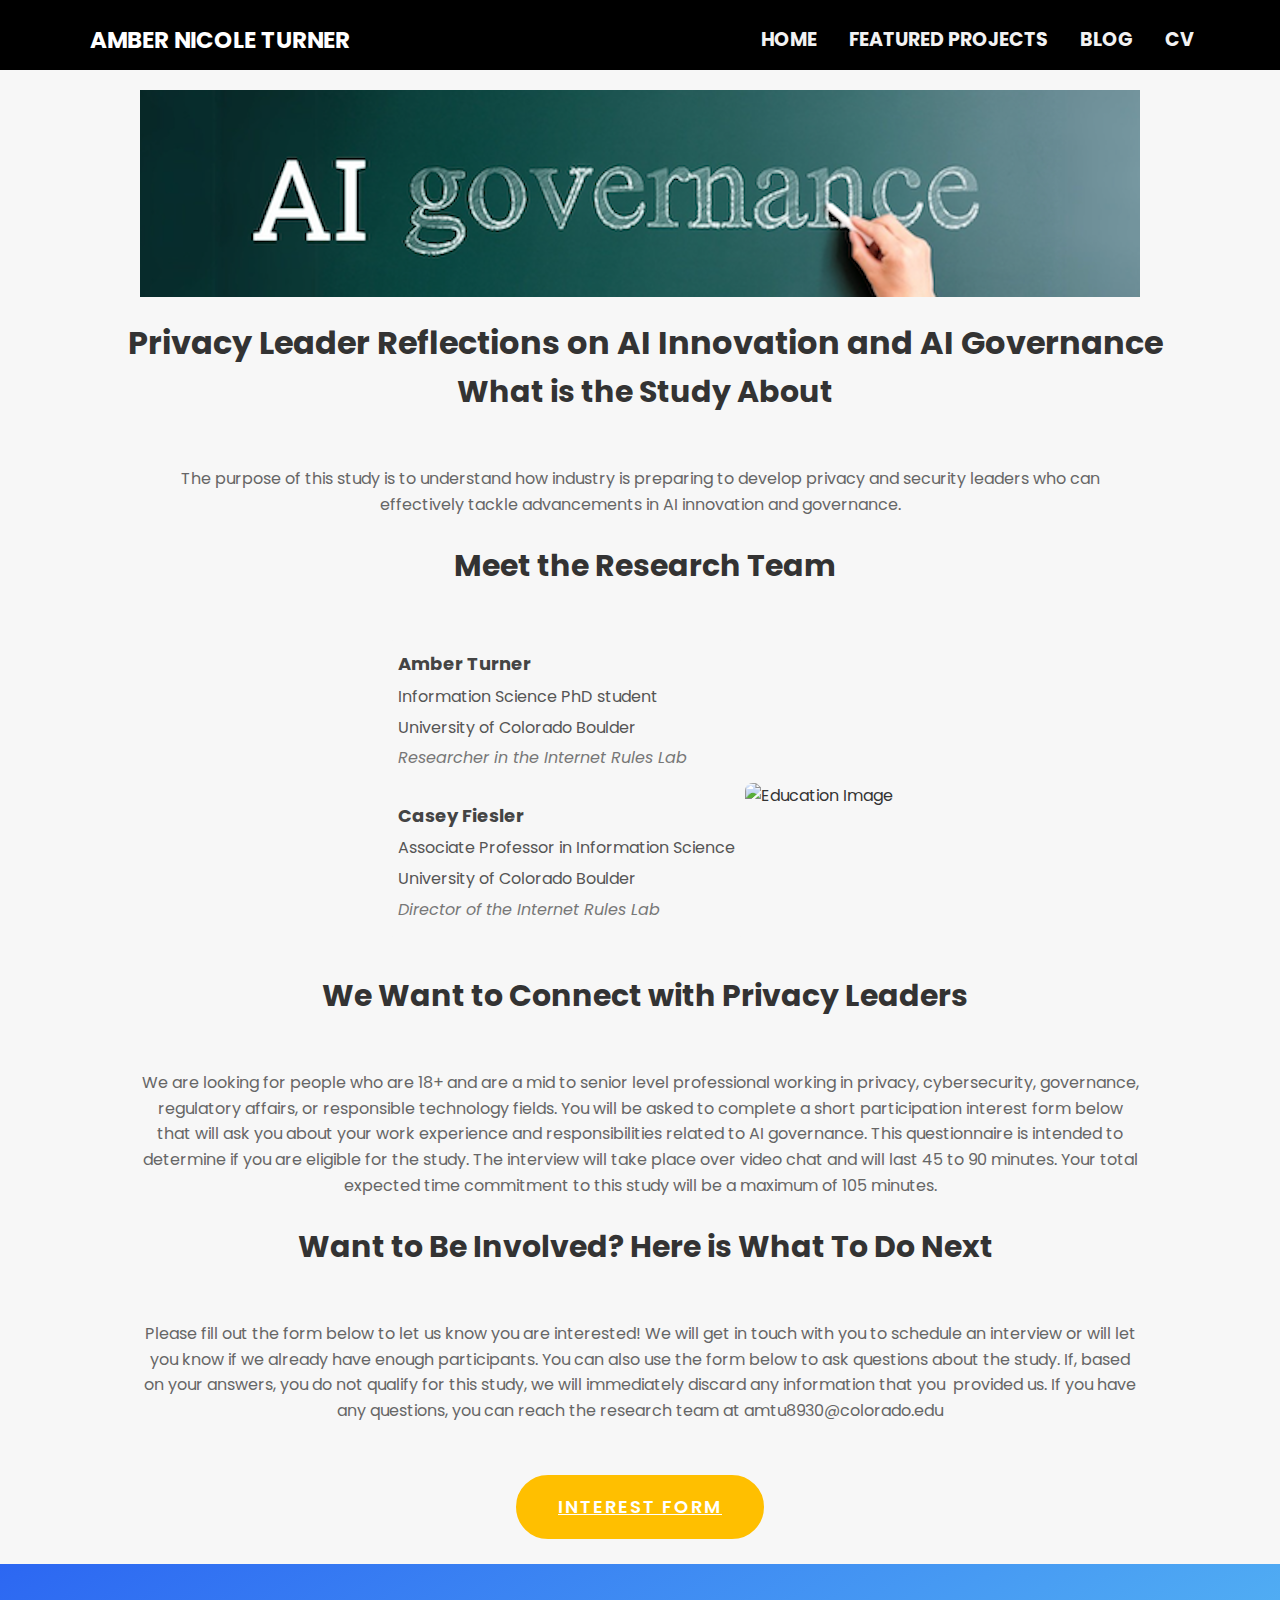
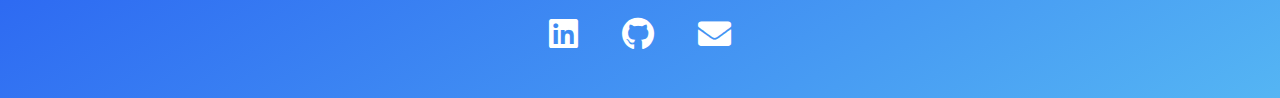
==== commit 3b3499f2: "Update projects.html" ====
--- a/projects.html
+++ b/projects.html
@@ -44,7 +44,9 @@
 
 <!--About Study Section-->
 <div class="section-title">
-  <h2>What is the Study About</h2>
+  <h1>Privacy Leader Reflections on AI Innovation and AI Governance</h1>
+
+    <h2>What is the Study About</h2>
 </div>
 <div class="container">
     <section class="education d-flex justify-content-center align-items-center"> <!-- Adjusted flex classes -->
--- a/style.css
+++ b/style.css
@@ -349,7 +349,7 @@
     height: 100%;
     width: 100%;
     max-width: 90%; /* Ensures the container does not stretch too far to the right */
-    padding-right: 150px; /* Adds padding to the right */
+    padding-right: 30px; /* Adds padding to the right */
     box-sizing: border-box; /* Ensures padding is included in the container's total width */
 }
 
--- a/style.css
+++ b/style.css
@@ -349,7 +349,7 @@
     height: 100%;
     width: 100%;
     max-width: 90%; /* Ensures the container does not stretch too far to the right */
-    padding-right: 150px; /* Adds padding to the right */
+    padding-right: 30px; /* Adds padding to the right */
     box-sizing: border-box; /* Ensures padding is included in the container's total width */
 }
 
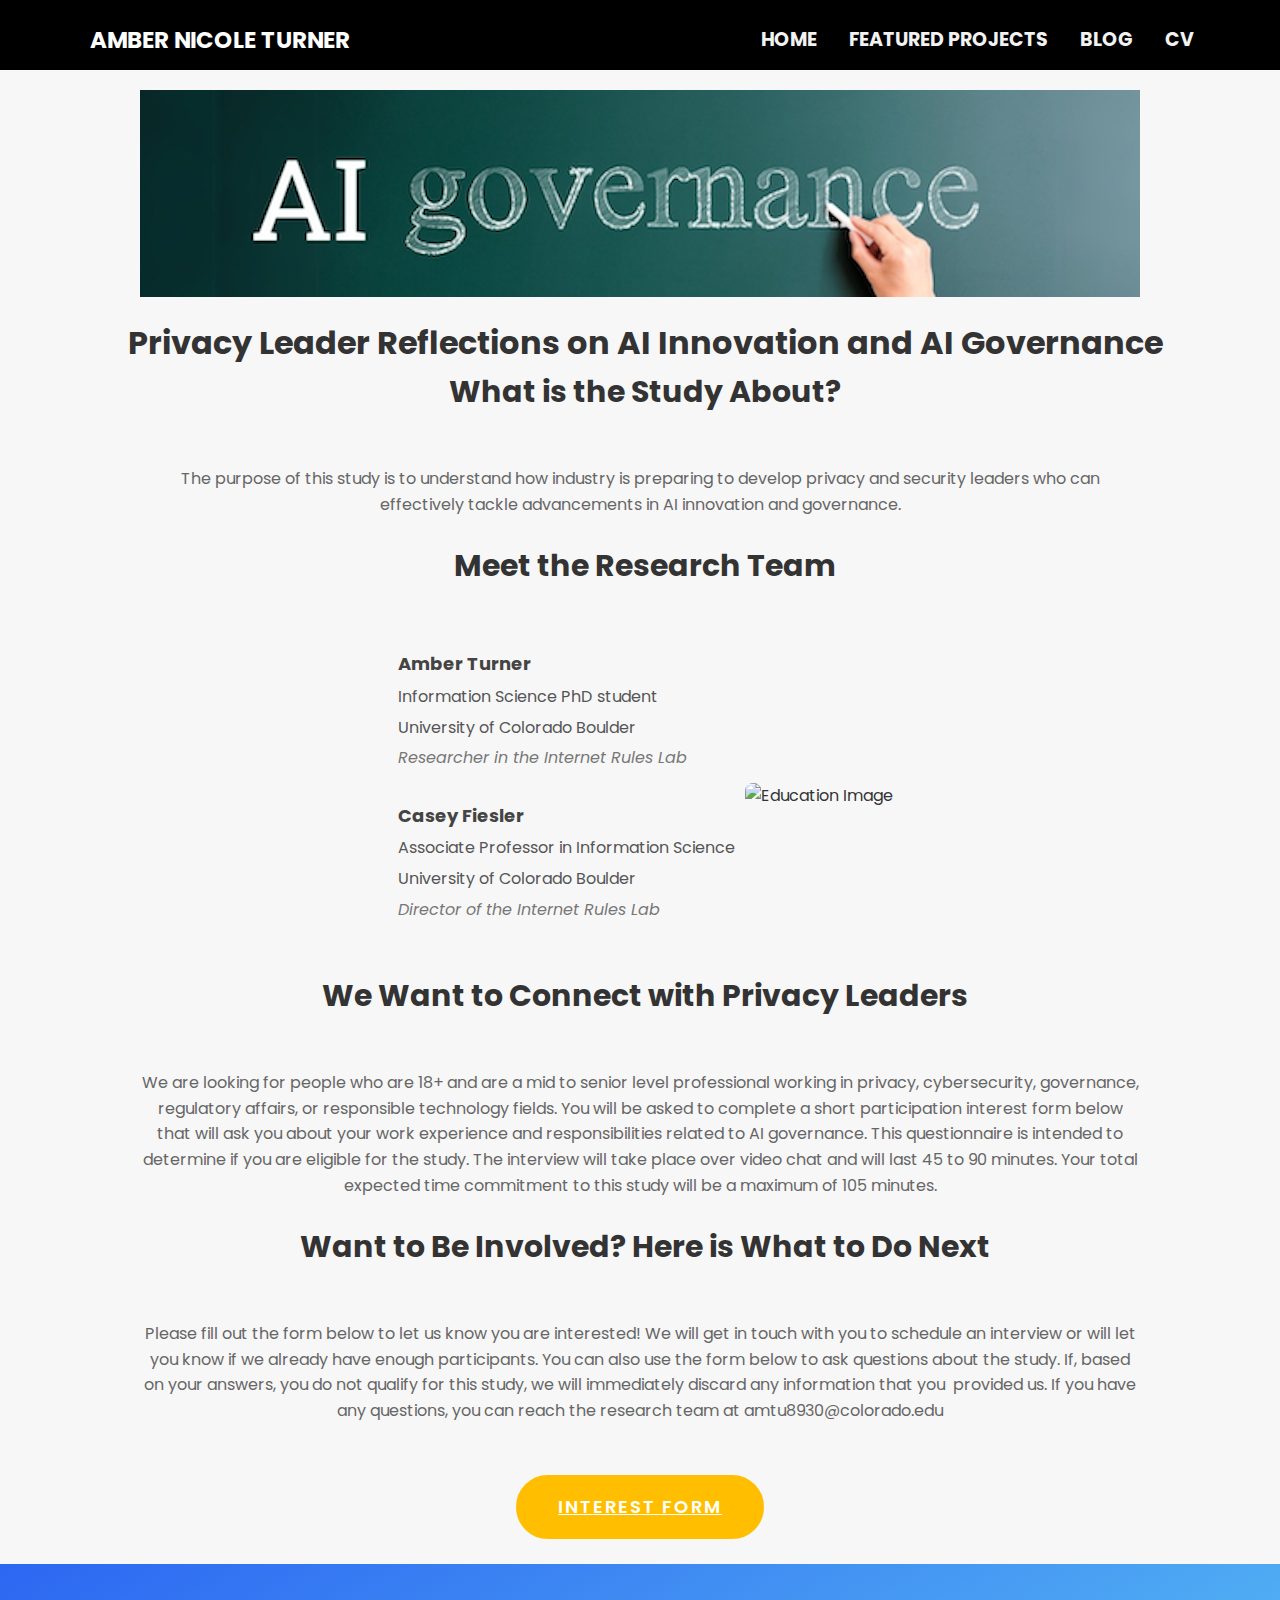
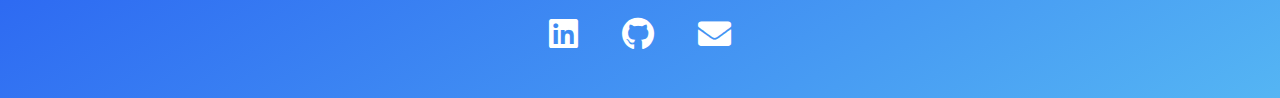
==== commit d2e088a4: "Update projects.html" ====
--- a/projects.html
+++ b/projects.html
@@ -46,7 +46,7 @@
 <div class="section-title">
   <h1>Privacy Leader Reflections on AI Innovation and AI Governance</h1>
 
-    <h2>What is the Study About</h2>
+    <h2>What is the Study About?</h2>
 </div>
 <div class="container">
     <section class="education d-flex justify-content-center align-items-center"> <!-- Adjusted flex classes -->
@@ -113,7 +113,7 @@
 
         <!--Want to Be Involved Section-->
 <div class="section-title">
-  <h2>Want to Be Involved? Here is What To Do Next</h2>
+  <h2>Want to Be Involved? Here is What to Do Next</h2>
 </div>
 <div class="container">
     <section class="education d-flex justify-content-center align-items-center"> <!-- Adjusted flex classes -->
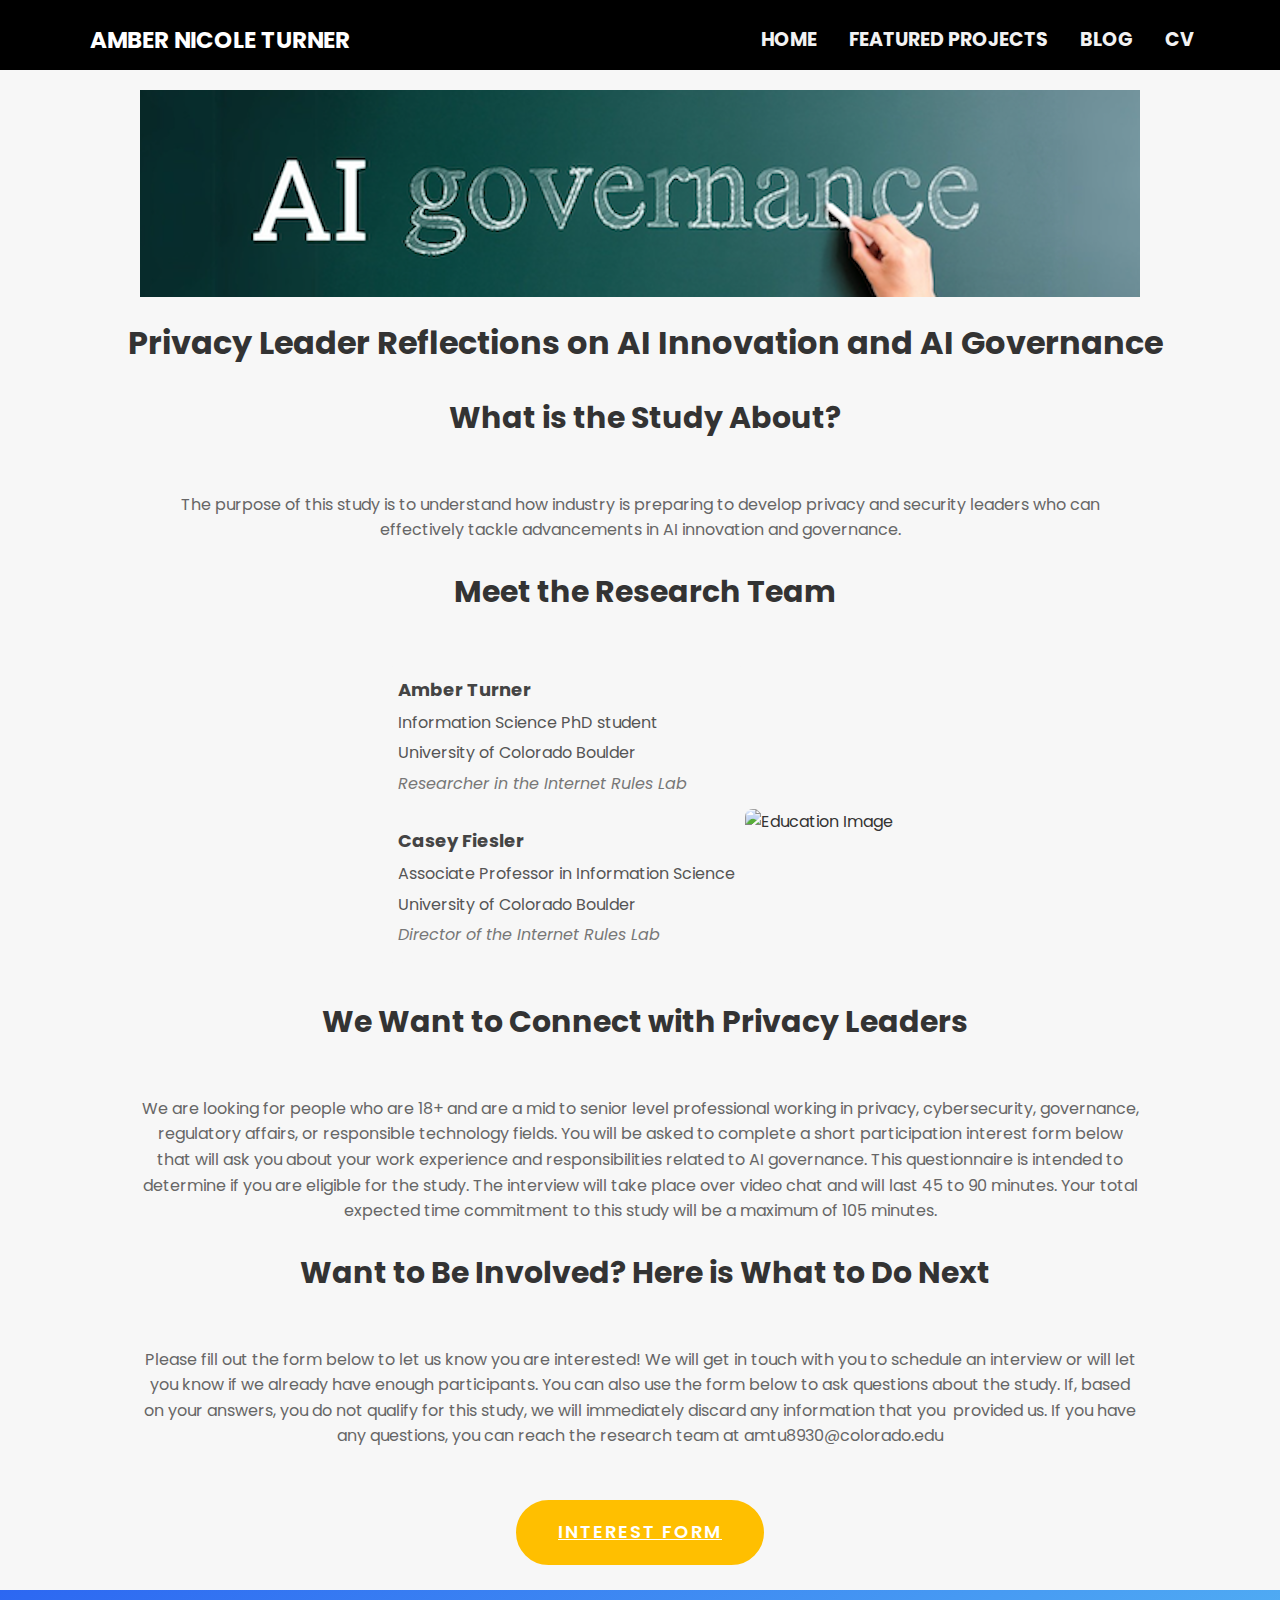
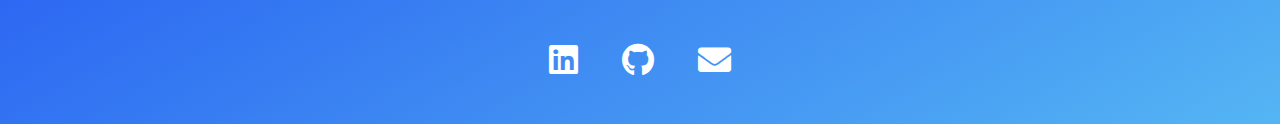
==== commit 86f8f83b: "Update projects.html" ====
--- a/projects.html
+++ b/projects.html
@@ -45,7 +45,7 @@
 <!--About Study Section-->
 <div class="section-title">
   <h1>Privacy Leader Reflections on AI Innovation and AI Governance</h1>
-
+</br>
     <h2>What is the Study About?</h2>
 </div>
 <div class="container">
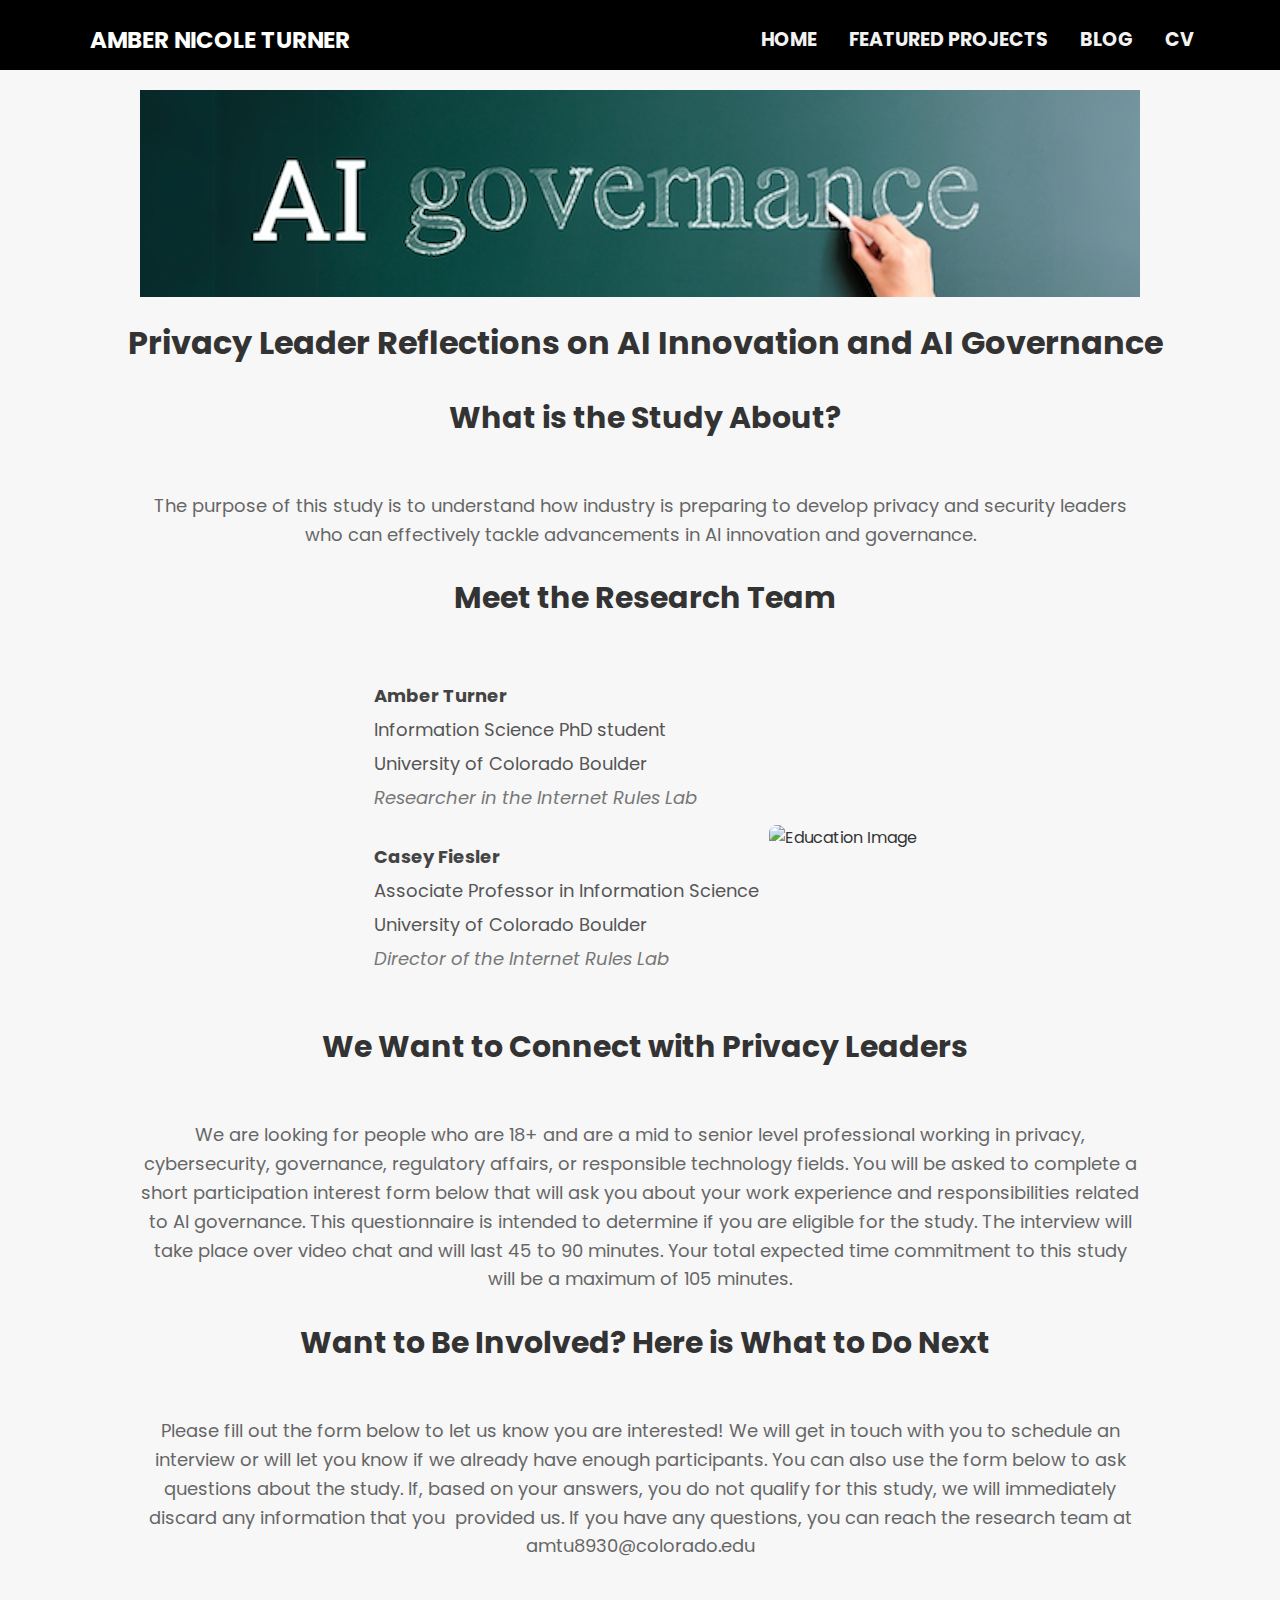
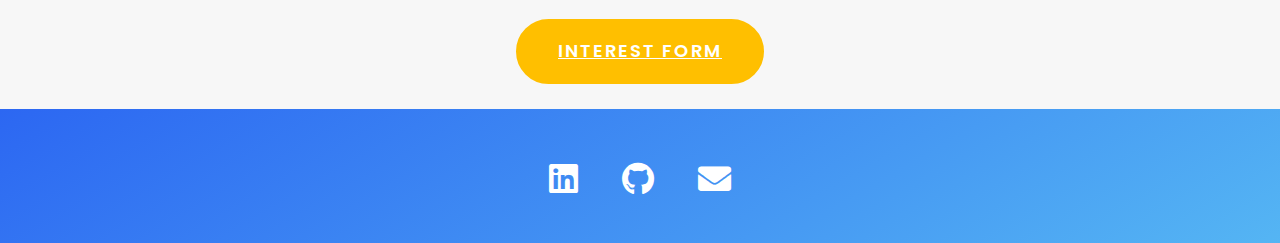
==== commit dfa39d5a: "Update projects.html" ====
--- a/projects.html
+++ b/projects.html
@@ -125,7 +125,7 @@
              information that you  provided us. If you have any questions, you can reach the research team at amtu8930@colorado.edu
     <br><br>
              <br/>
-          <a href="#footer" class="btn">Interest Form</a>
+          <a href="https://cuboulder.qualtrics.com/jfe/form/SV_6Dca7eYt7xrj5NY" class="btn">Interest Form</a>
 </p></center>
         </div>
     </section>
--- a/style.css
+++ b/style.css
@@ -14,6 +14,10 @@
     font-family: 'Poppins', sans-serif;
 }
 
+
+.container p {
+    font-size: 18px;
+}
 
 /* Education and Work History */
 body {
@@ -772,6 +776,14 @@
     }
 }
 
+
+@media only screen and (max-width: 2000px) and (min-width: 1400px){
+    .hero{
+        height: 120vh;
+    }
+}
+
+
 nav{
     position: absolute;
     top: 0;
@@ -841,7 +853,6 @@
 
 
 
-
 /* ANIMATION */
 
 @keyframes gradient {
@@ -1118,4 +1129,4 @@
   }
 
 
-        
+
--- a/style.css
+++ b/style.css
@@ -14,6 +14,10 @@
     font-family: 'Poppins', sans-serif;
 }
 
+
+.container p {
+    font-size: 18px;
+}
 
 /* Education and Work History */
 body {
@@ -772,6 +776,14 @@
     }
 }
 
+
+@media only screen and (max-width: 2000px) and (min-width: 1400px){
+    .hero{
+        height: 120vh;
+    }
+}
+
+
 nav{
     position: absolute;
     top: 0;
@@ -841,7 +853,6 @@
 
 
 
-
 /* ANIMATION */
 
 @keyframes gradient {
@@ -1118,4 +1129,4 @@
   }
 
 
-        
+
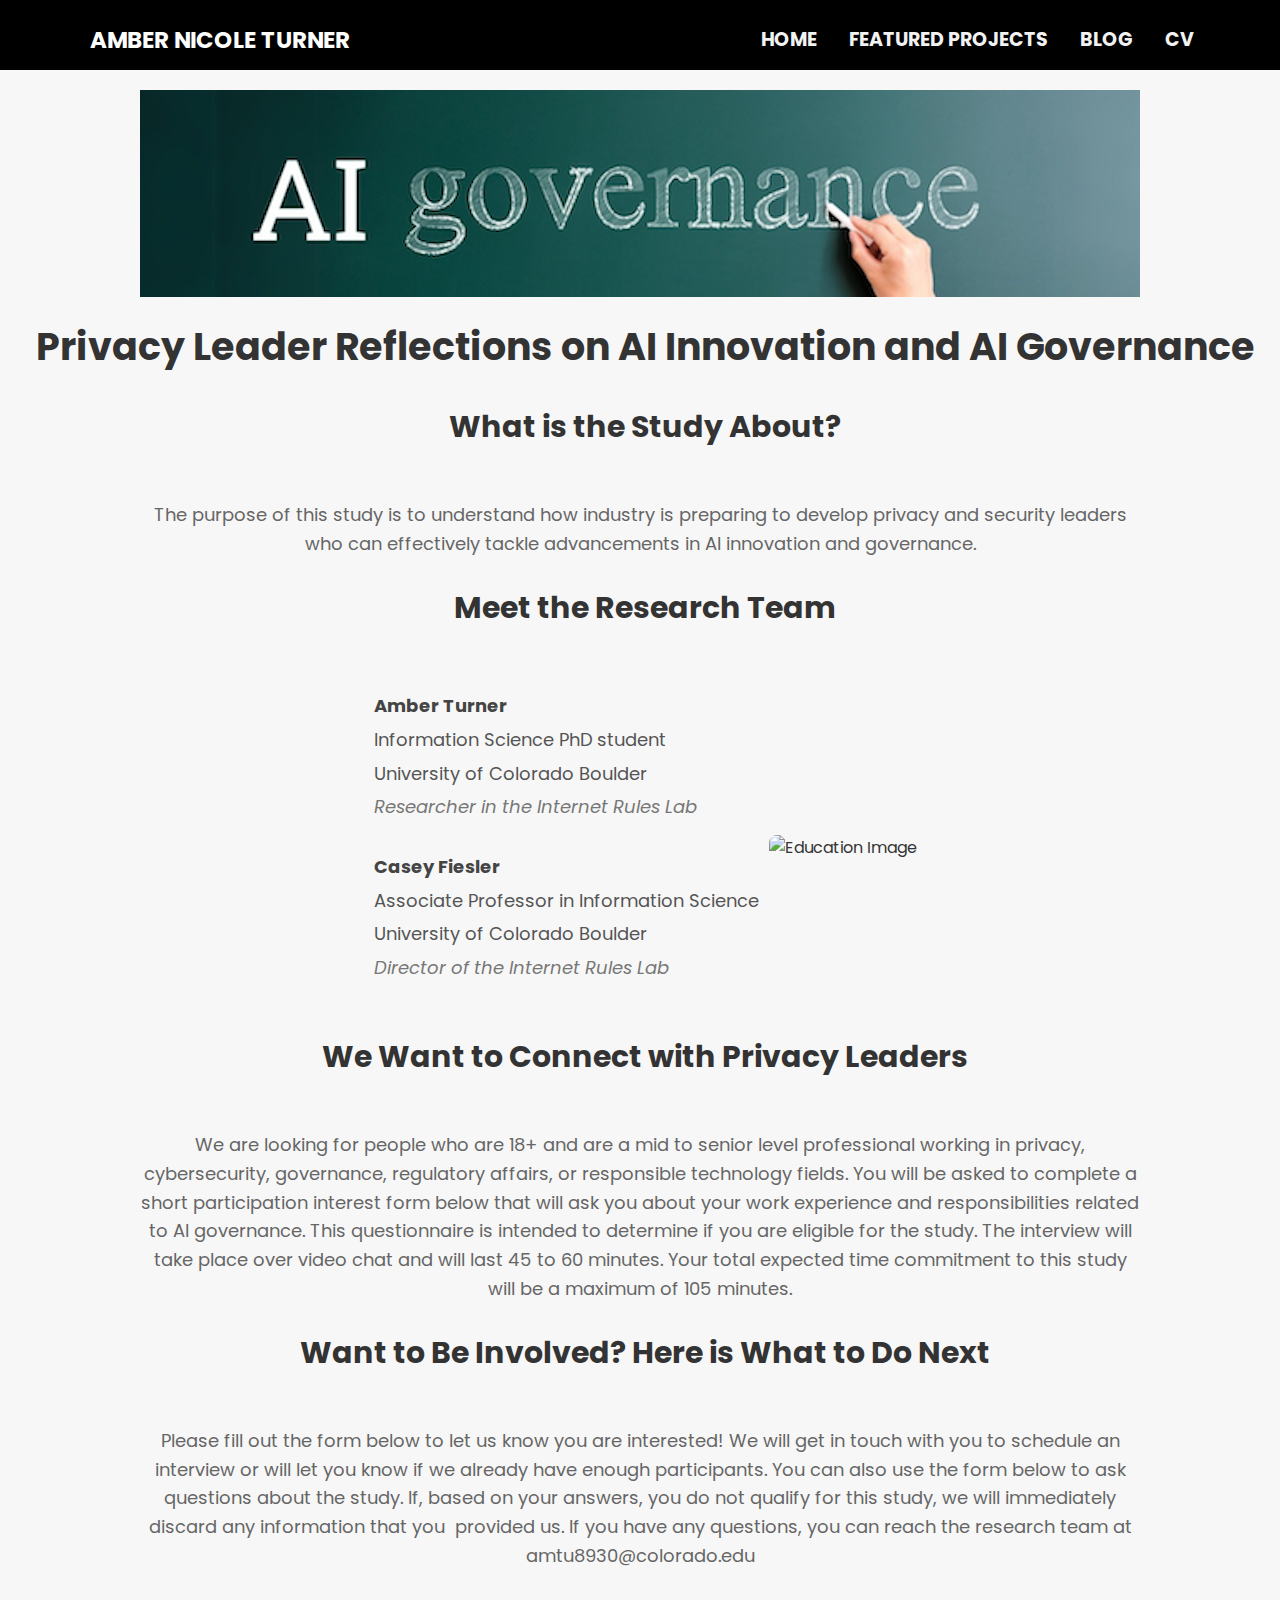
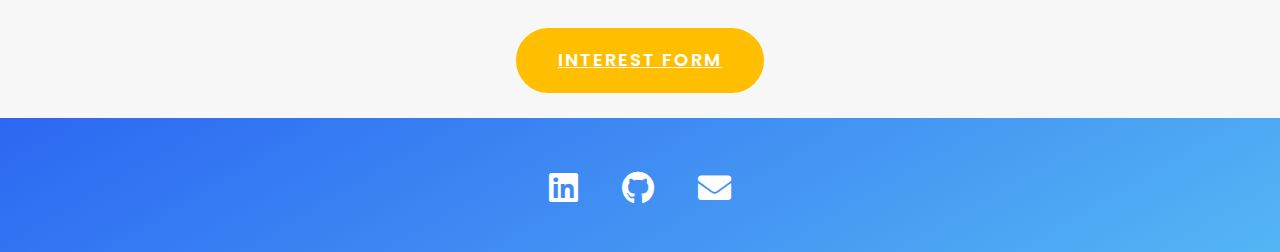
==== commit 96ca8701: "Update projects.html" ====
--- a/projects.html
+++ b/projects.html
@@ -102,7 +102,7 @@
              a short participation interest form below that will ask you about your work 
              experience and responsibilities related to AI governance. 
              This questionnaire is intended to determine if you are eligible for the study. 
-             The interview will take place over video chat and will last 45 to 90 minutes. 
+             The interview will take place over video chat and will last 45 to 60 minutes. 
              Your total expected time commitment to this study will be a maximum of 105 minutes.
        
 </p></center>
--- a/style.css
+++ b/style.css
@@ -14,6 +14,9 @@
     font-family: 'Poppins', sans-serif;
 }
 
+.section-title h1 {
+    font-size: 38px;
+}
 
 .container p {
     font-size: 18px;
--- a/style.css
+++ b/style.css
@@ -14,6 +14,9 @@
     font-family: 'Poppins', sans-serif;
 }
 
+.section-title h1 {
+    font-size: 38px;
+}
 
 .container p {
     font-size: 18px;
